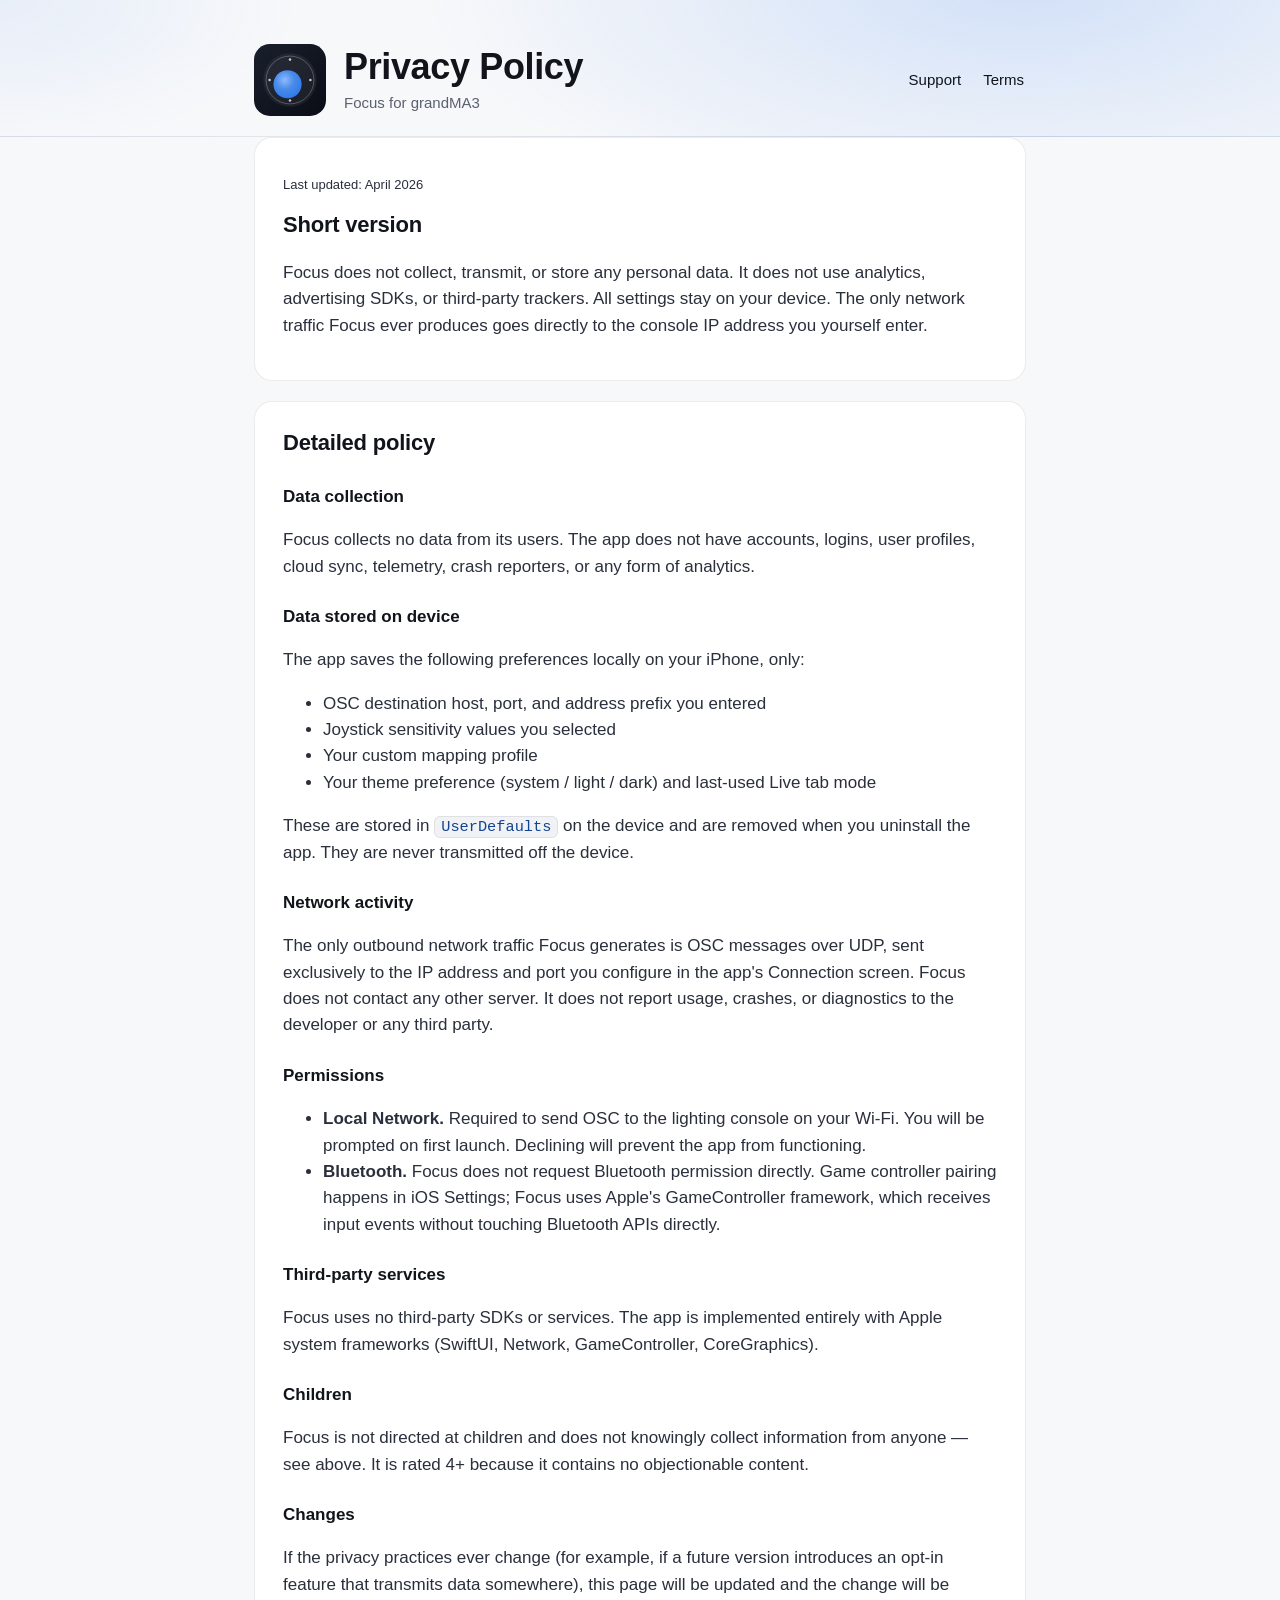
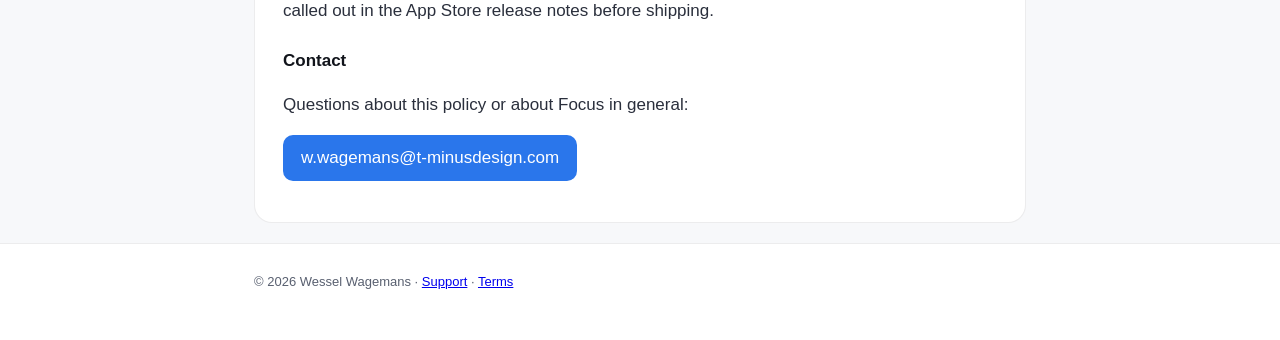
==== docs/privacy.html @ c702170f "Initial Commit" ====
<!DOCTYPE html>
<html lang="en">
<head>
<meta charset="utf-8">
<title>Focus for grandMA3 — Privacy Policy</title>
<meta name="viewport" content="width=device-width, initial-scale=1">
<meta name="description" content="Privacy policy for Focus — iPhone remote for grandMA3. No data collection, no tracking, no third parties.">
<meta name="theme-color" content="#0A0D15">
<link rel="icon" href="favicon.svg" type="image/svg+xml">
<link rel="stylesheet" href="style.css">
</head>
<body>

<header class="hero">
  <div class="container">
    <div class="brand">
      <img src="icon.svg" alt="" class="icon" width="72" height="72">
      <div>
        <h1>Privacy Policy</h1>
        <p class="tagline">Focus for grandMA3</p>
      </div>
    </div>
    <nav class="hero-nav">
      <a href="index.html">Support</a>
      <a href="terms.html">Terms</a>
    </nav>
  </div>
</header>

<main class="container">

<section class="card">
  <p class="fine">Last updated: April 2026</p>

  <h2>Short version</h2>
  <p>Focus does not collect, transmit, or store any personal data. It does not use analytics, advertising SDKs, or third-party trackers. All settings stay on your device. The only network traffic Focus ever produces goes directly to the console IP address you yourself enter.</p>
</section>

<section class="card">
  <h2>Detailed policy</h2>

  <h3>Data collection</h3>
  <p>Focus collects no data from its users. The app does not have accounts, logins, user profiles, cloud sync, telemetry, crash reporters, or any form of analytics.</p>

  <h3>Data stored on device</h3>
  <p>The app saves the following preferences locally on your iPhone, only:</p>
  <ul>
    <li>OSC destination host, port, and address prefix you entered</li>
    <li>Joystick sensitivity values you selected</li>
    <li>Your custom mapping profile</li>
    <li>Your theme preference (system / light / dark) and last-used Live tab mode</li>
  </ul>
  <p>These are stored in <code>UserDefaults</code> on the device and are removed when you uninstall the app. They are never transmitted off the device.</p>

  <h3>Network activity</h3>
  <p>The only outbound network traffic Focus generates is OSC messages over UDP, sent exclusively to the IP address and port you configure in the app's Connection screen. Focus does not contact any other server. It does not report usage, crashes, or diagnostics to the developer or any third party.</p>

  <h3>Permissions</h3>
  <ul>
    <li><strong>Local Network.</strong> Required to send OSC to the lighting console on your Wi-Fi. You will be prompted on first launch. Declining will prevent the app from functioning.</li>
    <li><strong>Bluetooth.</strong> Focus does not request Bluetooth permission directly. Game controller pairing happens in iOS Settings; Focus uses Apple's GameController framework, which receives input events without touching Bluetooth APIs directly.</li>
  </ul>

  <h3>Third-party services</h3>
  <p>Focus uses no third-party SDKs or services. The app is implemented entirely with Apple system frameworks (SwiftUI, Network, GameController, CoreGraphics).</p>

  <h3>Children</h3>
  <p>Focus is not directed at children and does not knowingly collect information from anyone — see above. It is rated 4+ because it contains no objectionable content.</p>

  <h3>Changes</h3>
  <p>If the privacy practices ever change (for example, if a future version introduces an opt-in feature that transmits data somewhere), this page will be updated and the change will be called out in the App Store release notes before shipping.</p>

  <h3>Contact</h3>
  <p>Questions about this policy or about Focus in general:</p>
  <p><a class="button" href="mailto:w.wagemans@t-minusdesign.com?subject=Focus%20Privacy">w.wagemans@t-minusdesign.com</a></p>
</section>

</main>

<footer>
  <div class="container">
    <p class="fine">© 2026 Wessel Wagemans · <a href="index.html">Support</a> · <a href="terms.html">Terms</a></p>
  </div>
</footer>

</body>
</html>
---- docs/style.css ----
:root {
  --bg: #0a0d15;
  --bg-panel: #121622;
  --bg-panel-2: #1a1f2d;
  --text: #e9ecf2;
  --text-muted: #8a93a6;
  --accent: #2a76eb;
  --accent-soft: rgba(42, 118, 235, 0.15);
  --border: rgba(255, 255, 255, 0.08);
  --radius: 14px;
  --radius-lg: 18px;
}

* { box-sizing: border-box; }

html { -webkit-text-size-adjust: 100%; }

body {
  margin: 0;
  background: var(--bg);
  color: var(--text);
  font-family: -apple-system, BlinkMacSystemFont, "SF Pro Text", "Segoe UI", Roboto, Helvetica, Arial, sans-serif;
  font-size: 17px;
  line-height: 1.55;
}

.container {
  max-width: 820px;
  margin: 0 auto;
  padding: 0 24px;
}

.hero {
  padding: 44px 0 20px;
  background:
    radial-gradient(1000px 400px at 80% -10%, rgba(42, 118, 235, 0.18), transparent 60%),
    radial-gradient(600px 300px at 0% 0%, rgba(42, 118, 235, 0.08), transparent 50%);
  border-bottom: 1px solid var(--border);
}

.hero .container {
  display: flex;
  flex-wrap: wrap;
  gap: 24px;
  align-items: center;
  justify-content: space-between;
}

.brand {
  display: flex;
  align-items: center;
  gap: 18px;
}

.icon {
  border-radius: 22%;
  background: var(--bg-panel);
  flex-shrink: 0;
}

.hero h1 {
  font-size: clamp(26px, 5vw, 36px);
  line-height: 1.15;
  margin: 0 0 4px;
  letter-spacing: -0.01em;
}

.hero h1 .muted {
  color: var(--text-muted);
  font-weight: 500;
}

.tagline {
  color: var(--text-muted);
  margin: 0;
  font-size: 15px;
}

.hero-nav {
  display: flex;
  gap: 18px;
  flex-wrap: wrap;
}

.hero-nav a {
  color: var(--text);
  text-decoration: none;
  font-weight: 500;
  font-size: 15px;
  padding: 6px 2px;
  border-bottom: 1px solid transparent;
}

.hero-nav a:hover {
  border-bottom-color: var(--accent);
}

main {
  padding: 32px 0 48px;
}

.card {
  background: var(--bg-panel);
  border: 1px solid var(--border);
  border-radius: var(--radius-lg);
  padding: 24px 28px;
  margin: 0 0 20px;
}

.card h2 {
  margin-top: 0;
  font-size: 22px;
  letter-spacing: -0.01em;
}

.card h3 {
  font-size: 17px;
  margin-top: 24px;
  margin-bottom: 6px;
}

.card p, .card li { color: #cfd4e0; }
.card a {
  color: var(--accent);
  text-decoration: none;
  border-bottom: 1px solid rgba(42, 118, 235, 0.35);
}
.card a:hover { border-bottom-color: var(--accent); }

.grid {
  display: grid;
  grid-template-columns: repeat(auto-fit, minmax(220px, 1fr));
  gap: 12px;
  margin: 0 0 20px;
}

.feature {
  background: var(--bg-panel);
  border: 1px solid var(--border);
  border-radius: var(--radius);
  padding: 18px 20px;
}

.feature h3 {
  margin: 0 0 4px;
  font-size: 15px;
  font-weight: 600;
  color: var(--text);
}
.feature p {
  margin: 0;
  color: var(--text-muted);
  font-size: 14px;
  line-height: 1.5;
}

.steps {
  padding-left: 20px;
}
.steps li {
  margin: 10px 0;
}
.steps ul {
  margin: 6px 0 0 0;
}

code {
  font-family: ui-monospace, "SF Mono", Menlo, Consolas, monospace;
  font-size: 0.9em;
  background: var(--bg-panel-2);
  border: 1px solid var(--border);
  padding: 1px 6px;
  border-radius: 6px;
  color: #cfe0ff;
}

details {
  border-top: 1px solid var(--border);
  padding: 14px 0;
}
details:first-of-type { border-top: 0; }

summary {
  cursor: pointer;
  font-weight: 500;
  list-style: none;
  position: relative;
  padding-right: 24px;
}
summary::-webkit-details-marker { display: none; }
summary::after {
  content: "+";
  position: absolute;
  right: 0;
  top: 0;
  color: var(--text-muted);
  font-weight: 300;
  font-size: 22px;
  line-height: 1;
  transition: transform 0.15s;
}
details[open] summary::after {
  content: "–";
}

details p, details ol, details ul {
  margin-top: 8px;
  color: var(--text-muted);
}

.button {
  display: inline-block;
  background: var(--accent);
  color: #fff !important;
  padding: 10px 18px;
  border-radius: 10px;
  text-decoration: none;
  font-weight: 500;
  border: 0 !important;
}
.button:hover {
  background: #1f66d0;
}

.fine {
  color: var(--text-muted);
  font-size: 13px;
  line-height: 1.5;
}

footer {
  border-top: 1px solid var(--border);
  padding: 28px 0 40px;
  background: var(--bg-panel);
}
footer .fine {
  margin: 0 0 8px;
}

@media (prefers-color-scheme: light) {
  :root {
    --bg: #f7f8fa;
    --bg-panel: #ffffff;
    --bg-panel-2: #f0f2f5;
    --text: #11141b;
    --text-muted: #596070;
    --border: rgba(17, 20, 27, 0.08);
  }
  .card p, .card li { color: #2a2f3c; }
  .feature { background: #ffffff; }
  code { color: #134494; }
}
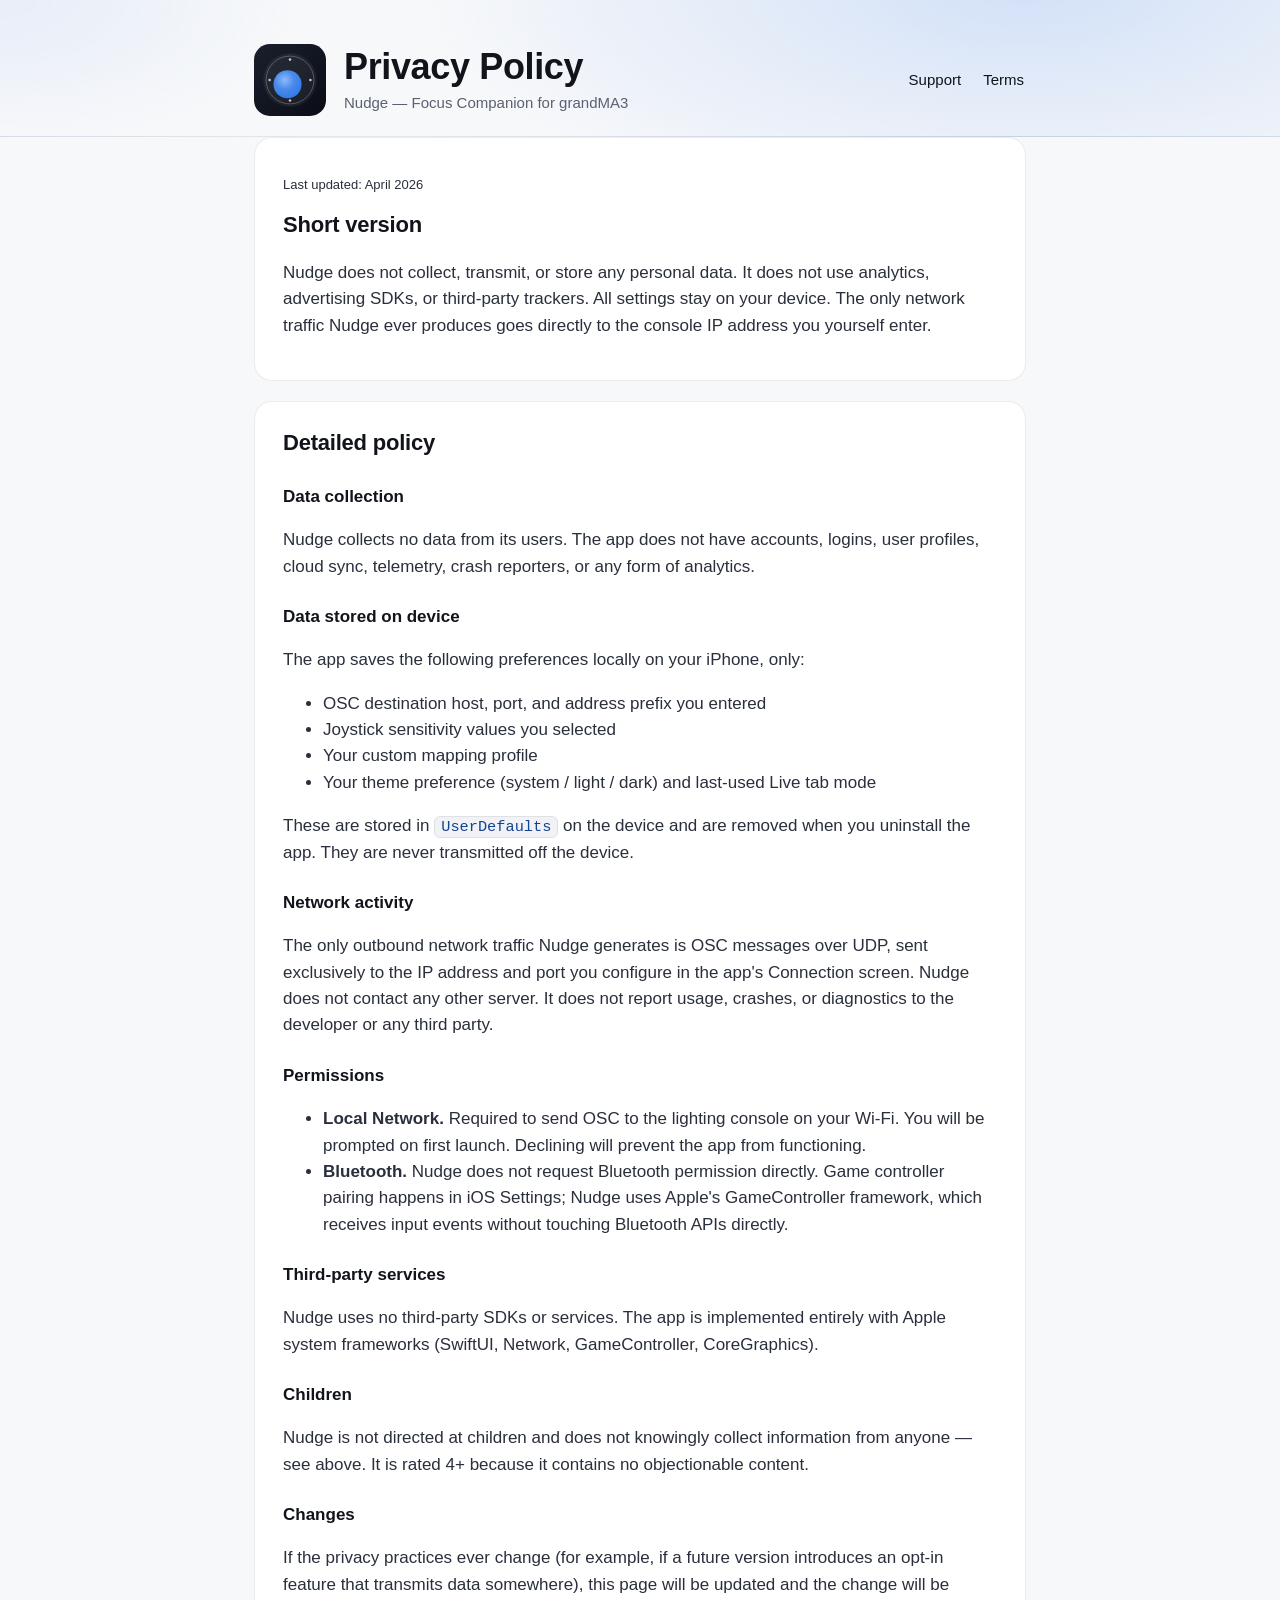
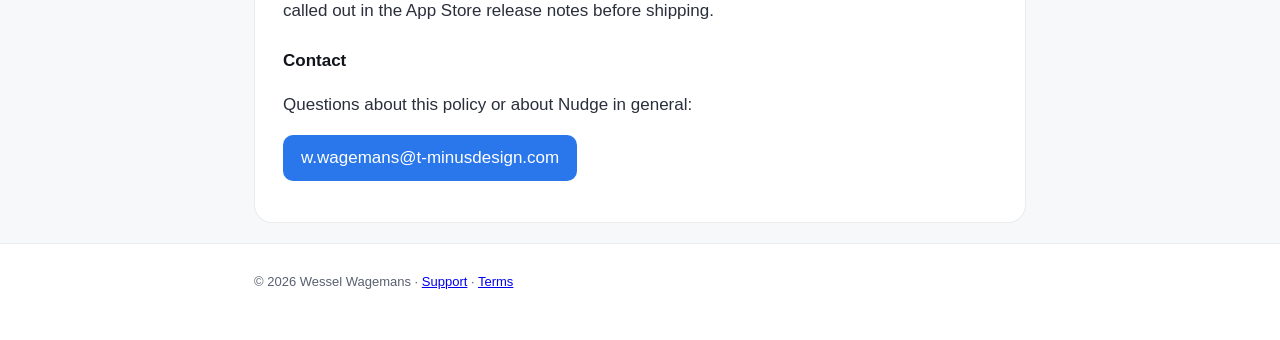
==== commit 00036c39: "Name Change" ====
--- a/docs/privacy.html
+++ b/docs/privacy.html
@@ -2,9 +2,9 @@
 <html lang="en">
 <head>
 <meta charset="utf-8">
-<title>Focus for grandMA3 — Privacy Policy</title>
+<title>Nudge — Privacy Policy</title>
 <meta name="viewport" content="width=device-width, initial-scale=1">
-<meta name="description" content="Privacy policy for Focus — iPhone remote for grandMA3. No data collection, no tracking, no third parties.">
+<meta name="description" content="Privacy policy for Nudge — iPhone focus companion for grandMA3. No data collection, no tracking, no third parties.">
 <meta name="theme-color" content="#0A0D15">
 <link rel="icon" href="favicon.svg" type="image/svg+xml">
 <link rel="stylesheet" href="style.css">
@@ -17,7 +17,7 @@
       <img src="icon.svg" alt="" class="icon" width="72" height="72">
       <div>
         <h1>Privacy Policy</h1>
-        <p class="tagline">Focus for grandMA3</p>
+        <p class="tagline">Nudge — Focus Companion for grandMA3</p>
       </div>
     </div>
     <nav class="hero-nav">
@@ -33,14 +33,14 @@
   <p class="fine">Last updated: April 2026</p>
 
   <h2>Short version</h2>
-  <p>Focus does not collect, transmit, or store any personal data. It does not use analytics, advertising SDKs, or third-party trackers. All settings stay on your device. The only network traffic Focus ever produces goes directly to the console IP address you yourself enter.</p>
+  <p>Nudge does not collect, transmit, or store any personal data. It does not use analytics, advertising SDKs, or third-party trackers. All settings stay on your device. The only network traffic Nudge ever produces goes directly to the console IP address you yourself enter.</p>
 </section>
 
 <section class="card">
   <h2>Detailed policy</h2>
 
   <h3>Data collection</h3>
-  <p>Focus collects no data from its users. The app does not have accounts, logins, user profiles, cloud sync, telemetry, crash reporters, or any form of analytics.</p>
+  <p>Nudge collects no data from its users. The app does not have accounts, logins, user profiles, cloud sync, telemetry, crash reporters, or any form of analytics.</p>
 
   <h3>Data stored on device</h3>
   <p>The app saves the following preferences locally on your iPhone, only:</p>
@@ -53,26 +53,26 @@
   <p>These are stored in <code>UserDefaults</code> on the device and are removed when you uninstall the app. They are never transmitted off the device.</p>
 
   <h3>Network activity</h3>
-  <p>The only outbound network traffic Focus generates is OSC messages over UDP, sent exclusively to the IP address and port you configure in the app's Connection screen. Focus does not contact any other server. It does not report usage, crashes, or diagnostics to the developer or any third party.</p>
+  <p>The only outbound network traffic Nudge generates is OSC messages over UDP, sent exclusively to the IP address and port you configure in the app's Connection screen. Nudge does not contact any other server. It does not report usage, crashes, or diagnostics to the developer or any third party.</p>
 
   <h3>Permissions</h3>
   <ul>
     <li><strong>Local Network.</strong> Required to send OSC to the lighting console on your Wi-Fi. You will be prompted on first launch. Declining will prevent the app from functioning.</li>
-    <li><strong>Bluetooth.</strong> Focus does not request Bluetooth permission directly. Game controller pairing happens in iOS Settings; Focus uses Apple's GameController framework, which receives input events without touching Bluetooth APIs directly.</li>
+    <li><strong>Bluetooth.</strong> Nudge does not request Bluetooth permission directly. Game controller pairing happens in iOS Settings; Nudge uses Apple's GameController framework, which receives input events without touching Bluetooth APIs directly.</li>
   </ul>
 
   <h3>Third-party services</h3>
-  <p>Focus uses no third-party SDKs or services. The app is implemented entirely with Apple system frameworks (SwiftUI, Network, GameController, CoreGraphics).</p>
+  <p>Nudge uses no third-party SDKs or services. The app is implemented entirely with Apple system frameworks (SwiftUI, Network, GameController, CoreGraphics).</p>
 
   <h3>Children</h3>
-  <p>Focus is not directed at children and does not knowingly collect information from anyone — see above. It is rated 4+ because it contains no objectionable content.</p>
+  <p>Nudge is not directed at children and does not knowingly collect information from anyone — see above. It is rated 4+ because it contains no objectionable content.</p>
 
   <h3>Changes</h3>
   <p>If the privacy practices ever change (for example, if a future version introduces an opt-in feature that transmits data somewhere), this page will be updated and the change will be called out in the App Store release notes before shipping.</p>
 
   <h3>Contact</h3>
-  <p>Questions about this policy or about Focus in general:</p>
-  <p><a class="button" href="mailto:w.wagemans@t-minusdesign.com?subject=Focus%20Privacy">w.wagemans@t-minusdesign.com</a></p>
+  <p>Questions about this policy or about Nudge in general:</p>
+  <p><a class="button" href="mailto:w.wagemans@t-minusdesign.com?subject=Nudge%20Privacy">w.wagemans@t-minusdesign.com</a></p>
 </section>
 
 </main>
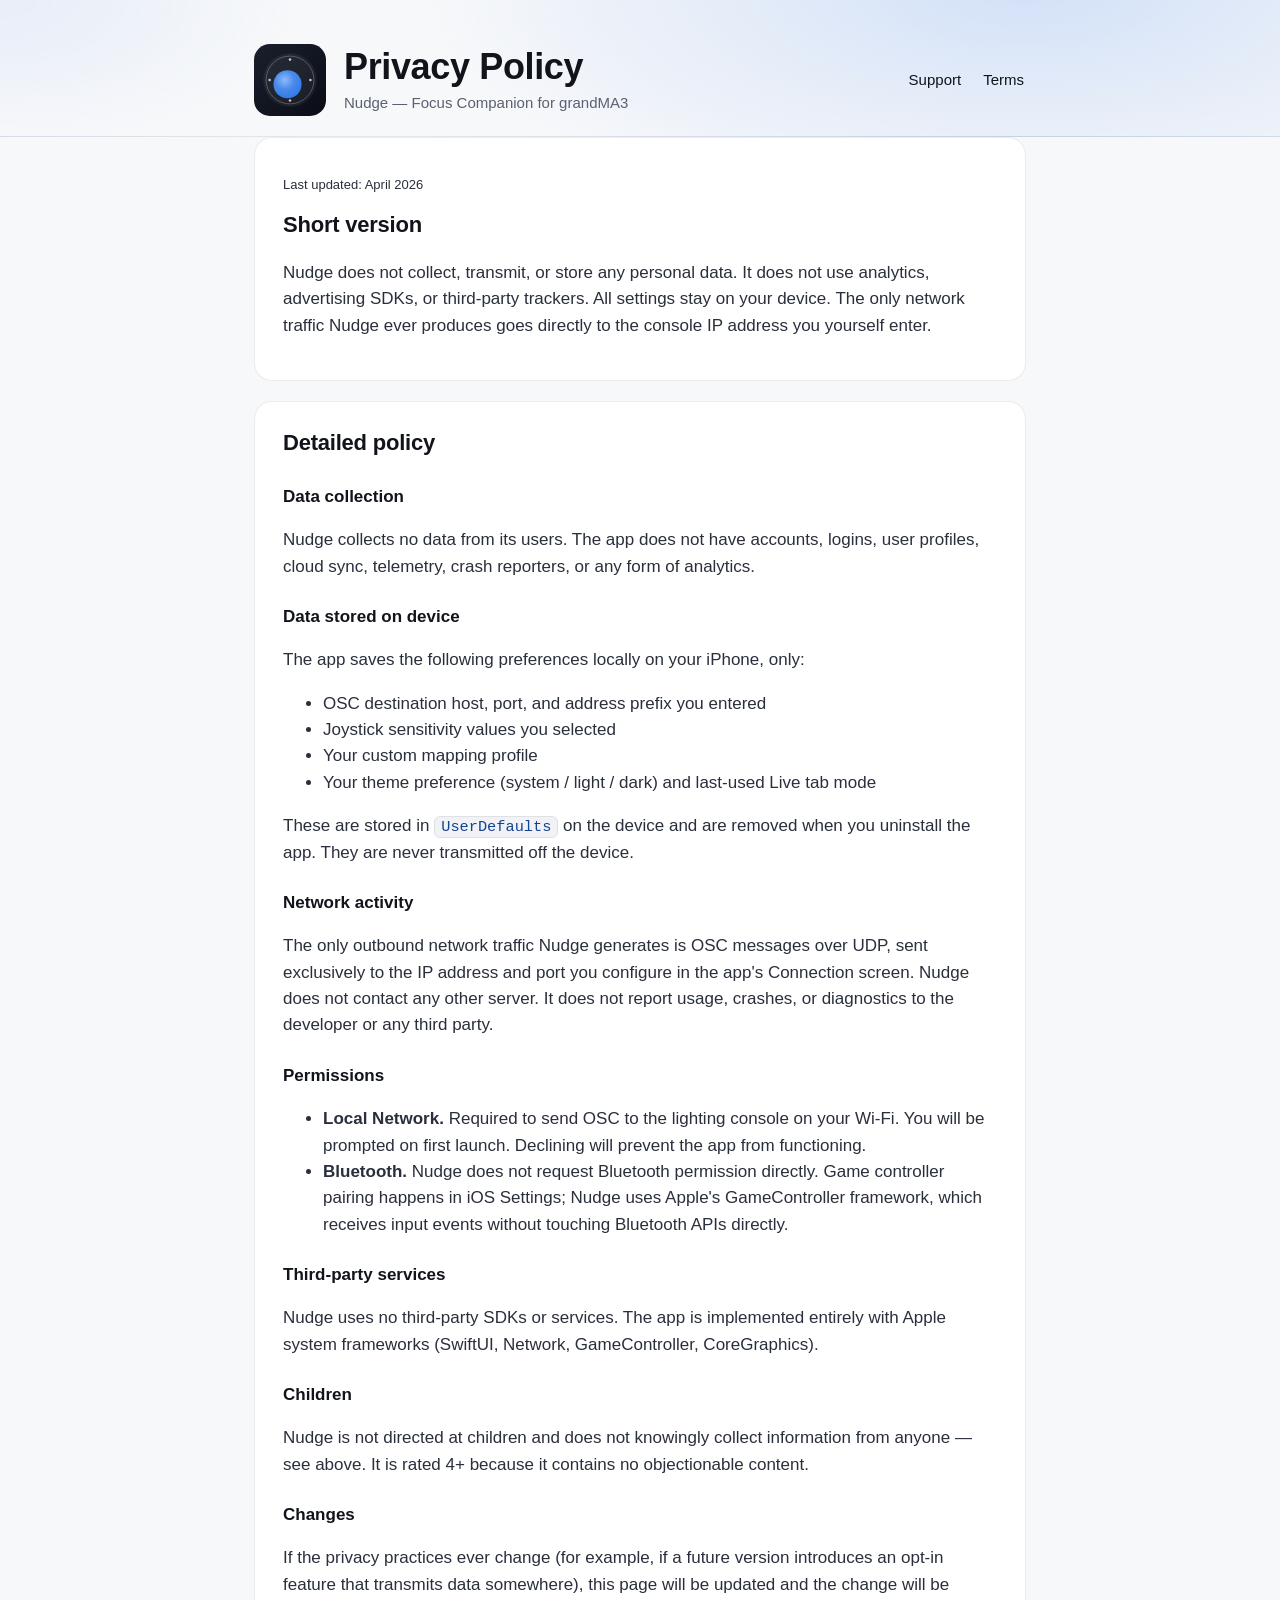
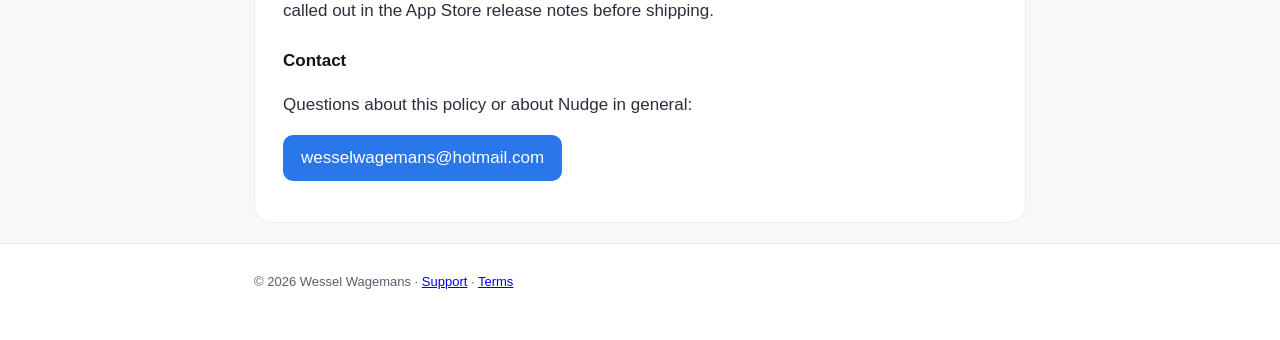
==== commit fee1b8a7: "Contact Change" ====
--- a/docs/privacy.html
+++ b/docs/privacy.html
@@ -72,7 +72,7 @@
 
   <h3>Contact</h3>
   <p>Questions about this policy or about Nudge in general:</p>
-  <p><a class="button" href="mailto:w.wagemans@t-minusdesign.com?subject=Nudge%20Privacy">w.wagemans@t-minusdesign.com</a></p>
+  <p><a class="button" href="mailto:wesselwagemans@hotmail.com?subject=Nudge%20Privacy">wesselwagemans@hotmail.com</a></p>
 </section>
 
 </main>
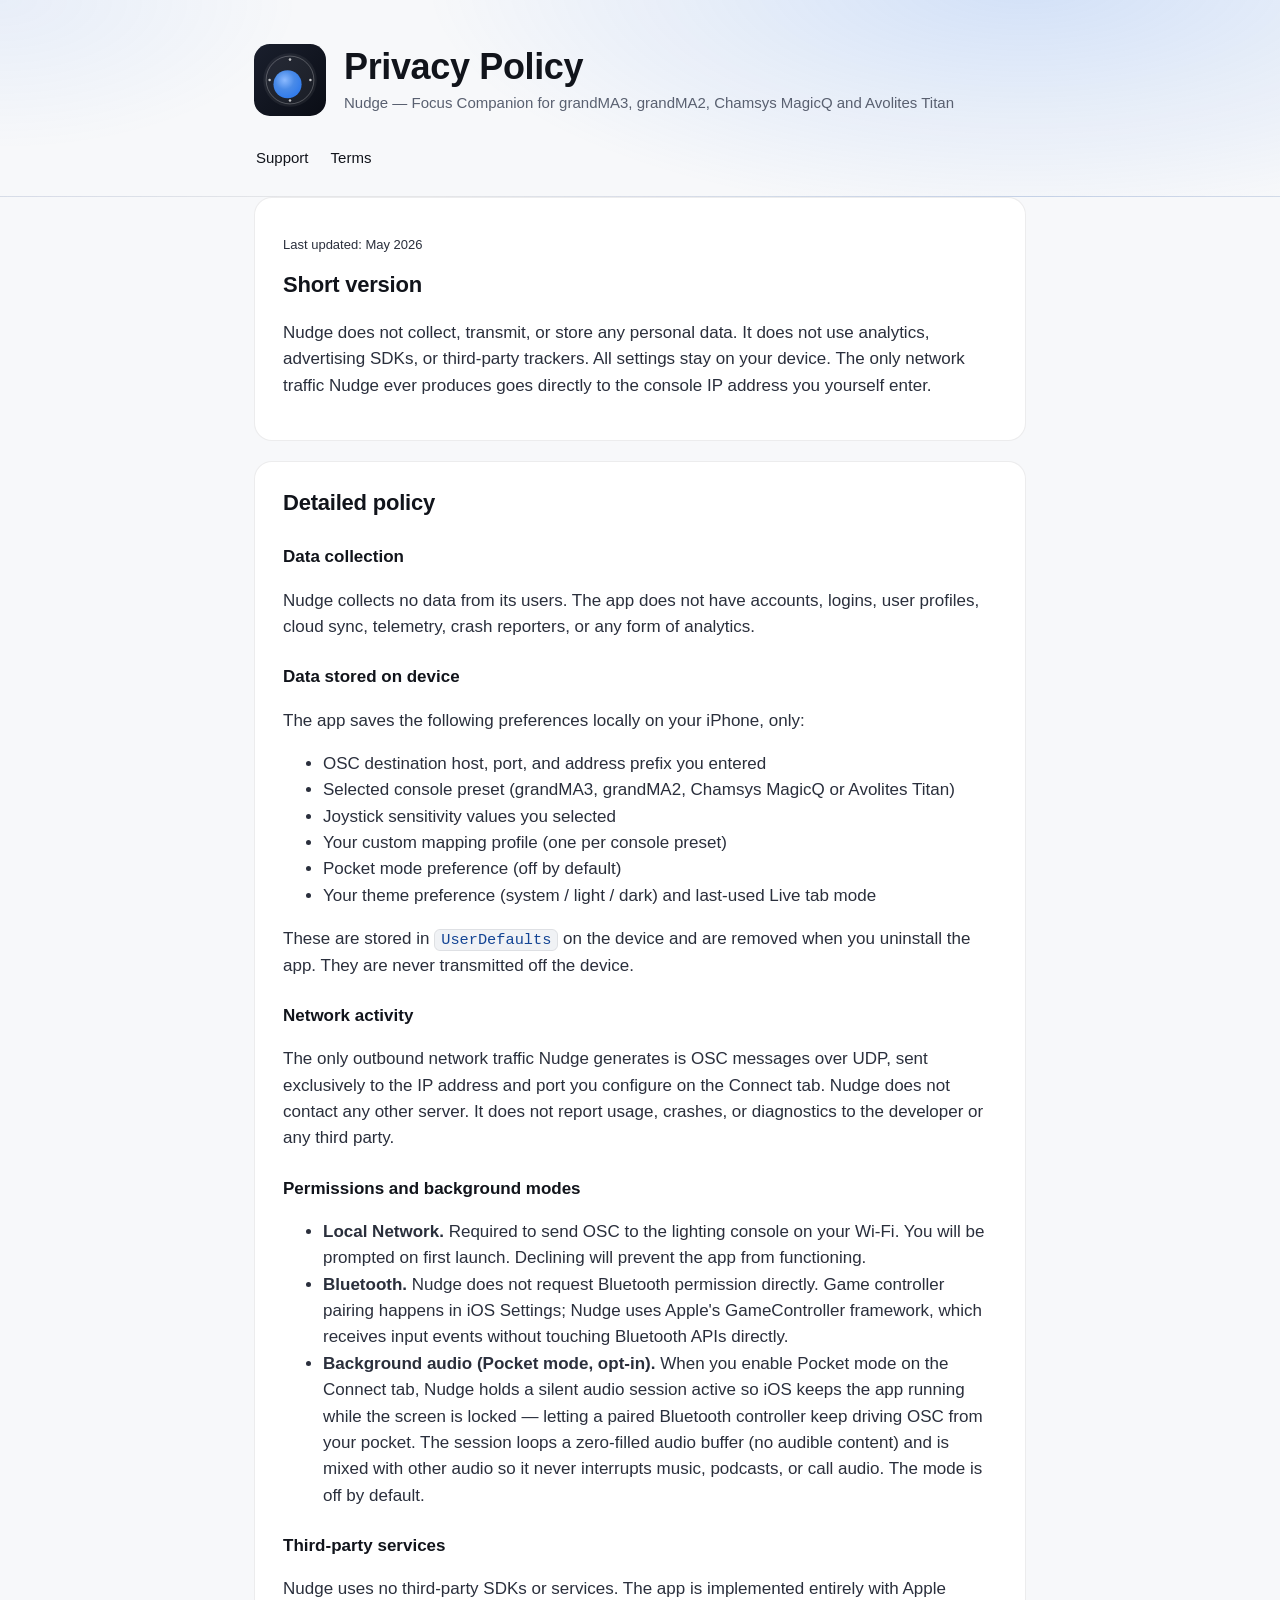
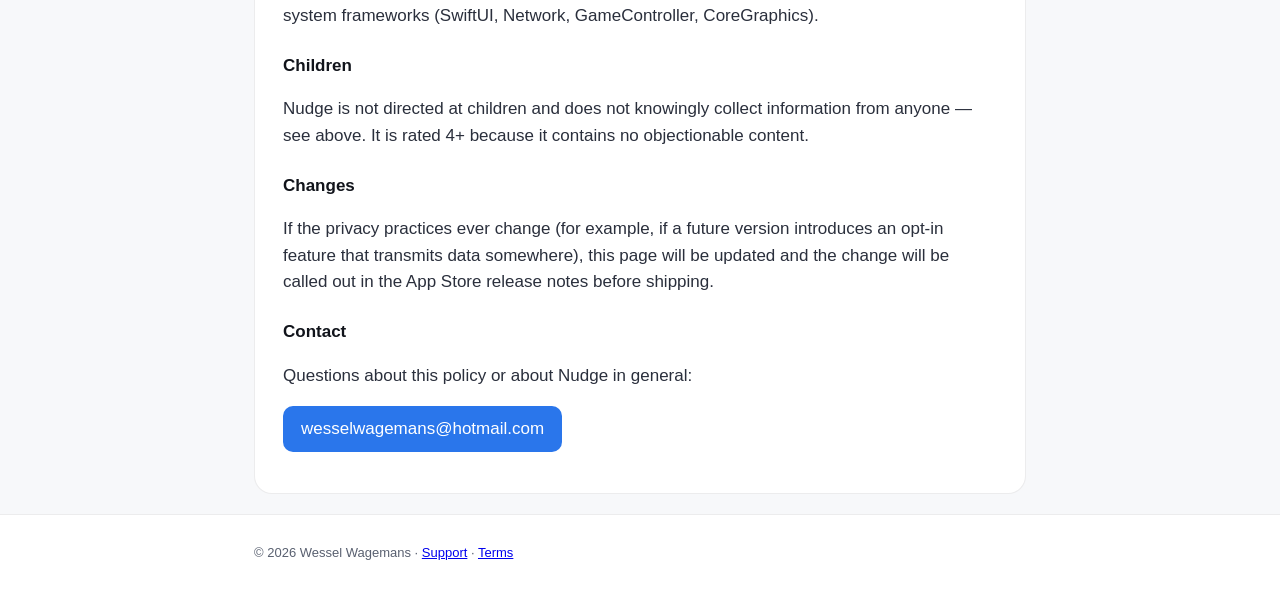
==== commit 75ac9875: "asdf" ====
--- a/docs/privacy.html
+++ b/docs/privacy.html
@@ -4,7 +4,7 @@
 <meta charset="utf-8">
 <title>Nudge — Privacy Policy</title>
 <meta name="viewport" content="width=device-width, initial-scale=1">
-<meta name="description" content="Privacy policy for Nudge — iPhone focus companion for grandMA3. No data collection, no tracking, no third parties.">
+<meta name="description" content="Privacy policy for Nudge — iPhone focus companion for grandMA3, grandMA2, Chamsys MagicQ and Avolites Titan. No data collection, no tracking, no third parties.">
 <meta name="theme-color" content="#0A0D15">
 <link rel="icon" href="favicon.svg" type="image/svg+xml">
 <link rel="stylesheet" href="style.css">
@@ -17,7 +17,7 @@
       <img src="icon.svg" alt="" class="icon" width="72" height="72">
       <div>
         <h1>Privacy Policy</h1>
-        <p class="tagline">Nudge — Focus Companion for grandMA3</p>
+        <p class="tagline">Nudge — Focus Companion for grandMA3, grandMA2, Chamsys MagicQ and Avolites Titan</p>
       </div>
     </div>
     <nav class="hero-nav">
@@ -30,7 +30,7 @@
 <main class="container">
 
 <section class="card">
-  <p class="fine">Last updated: April 2026</p>
+  <p class="fine">Last updated: May 2026</p>
 
   <h2>Short version</h2>
   <p>Nudge does not collect, transmit, or store any personal data. It does not use analytics, advertising SDKs, or third-party trackers. All settings stay on your device. The only network traffic Nudge ever produces goes directly to the console IP address you yourself enter.</p>
@@ -46,19 +46,22 @@
   <p>The app saves the following preferences locally on your iPhone, only:</p>
   <ul>
     <li>OSC destination host, port, and address prefix you entered</li>
+    <li>Selected console preset (grandMA3, grandMA2, Chamsys MagicQ or Avolites Titan)</li>
     <li>Joystick sensitivity values you selected</li>
-    <li>Your custom mapping profile</li>
+    <li>Your custom mapping profile (one per console preset)</li>
+    <li>Pocket mode preference (off by default)</li>
     <li>Your theme preference (system / light / dark) and last-used Live tab mode</li>
   </ul>
   <p>These are stored in <code>UserDefaults</code> on the device and are removed when you uninstall the app. They are never transmitted off the device.</p>
 
   <h3>Network activity</h3>
-  <p>The only outbound network traffic Nudge generates is OSC messages over UDP, sent exclusively to the IP address and port you configure in the app's Connection screen. Nudge does not contact any other server. It does not report usage, crashes, or diagnostics to the developer or any third party.</p>
+  <p>The only outbound network traffic Nudge generates is OSC messages over UDP, sent exclusively to the IP address and port you configure on the Connect tab. Nudge does not contact any other server. It does not report usage, crashes, or diagnostics to the developer or any third party.</p>
 
-  <h3>Permissions</h3>
+  <h3>Permissions and background modes</h3>
   <ul>
     <li><strong>Local Network.</strong> Required to send OSC to the lighting console on your Wi-Fi. You will be prompted on first launch. Declining will prevent the app from functioning.</li>
     <li><strong>Bluetooth.</strong> Nudge does not request Bluetooth permission directly. Game controller pairing happens in iOS Settings; Nudge uses Apple's GameController framework, which receives input events without touching Bluetooth APIs directly.</li>
+    <li><strong>Background audio (Pocket mode, opt-in).</strong> When you enable Pocket mode on the Connect tab, Nudge holds a silent audio session active so iOS keeps the app running while the screen is locked — letting a paired Bluetooth controller keep driving OSC from your pocket. The session loops a zero-filled audio buffer (no audible content) and is mixed with other audio so it never interrupts music, podcasts, or call audio. The mode is off by default.</li>
   </ul>
 
   <h3>Third-party services</h3>
